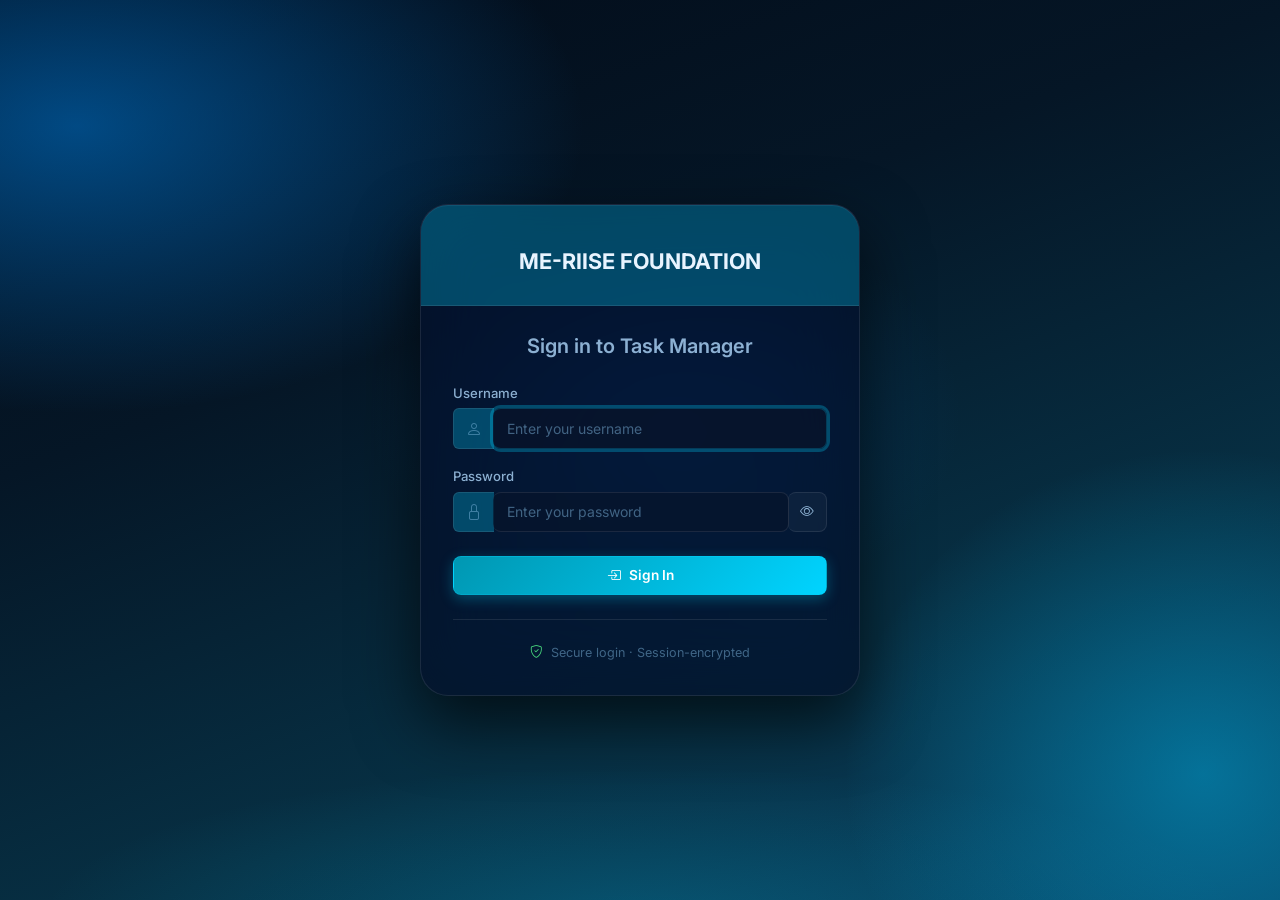
==== index.html @ da0c1b8b "Initial commit" ====
<!DOCTYPE html>
<html lang="en">
<head>
<meta charset="UTF-8">
<meta name="viewport" content="width=device-width, initial-scale=1.0">
<title>Login — ME-RIISE FOUNDATION</title>
<link href="https://cdn.jsdelivr.net/npm/bootstrap@5.3.2/dist/css/bootstrap.min.css" rel="stylesheet">
<link href="https://cdn.jsdelivr.net/npm/bootstrap-icons@1.11.3/font/bootstrap-icons.css" rel="stylesheet">
<link href="https://fonts.googleapis.com/css2?family=Inter:wght@300;400;500;600;700&display=swap" rel="stylesheet">
<link href="assets/css/style.css" rel="stylesheet">
</head>
<body>
<div class="auth-page">
  <div class="auth-card">

    <div class="auth-header">
      <!-- Place the provided login logo at assets/images/logo-login.png -->
      <!-- <img src="assets/images/logo-login.png" alt="ME-RIISE FOUNDATION" class="auth-logo" onerror="this.onerror=null;this.src='assets/images/logo.svg';"> -->
      <div class="auth-title">ME-RIISE FOUNDATION</div>
      <!-- <div class="auth-sub">Malnad College of Engineering</div> -->
    </div>

    <div class="auth-body">
      <h5 class="fw-600 mb-4 text-center" style="color:var(--t2)">Sign in to Task Manager</h5>

      <div id="alertArea"></div>

      <div class="mb-3">
        <label class="form-label">Username</label>
        <div class="input-group">
          <span class="input-group-text"><i class="bi bi-person"></i></span>
          <input type="text" class="form-control" id="username" placeholder="Enter your username" required autofocus>
        </div>
      </div>

      <div class="mb-4">
        <label class="form-label">Password</label>
        <div class="input-group">
          <span class="input-group-text"><i class="bi bi-lock"></i></span>
          <input type="password" class="form-control" id="password" placeholder="Enter your password" required>
          <button class="btn btn-outline-secondary" type="button" id="pwdToggle">
            <i class="bi bi-eye" id="pwdEye"></i>
          </button>
        </div>
      </div>

      <button type="button" class="btn btn-primary w-100 py-2 fw-600" id="loginBtn">
        <i class="bi bi-box-arrow-in-right me-2"></i>Sign In
      </button>

      <hr class="my-4">
      <div class="text-center small text-muted">
        <i class="bi bi-shield-check me-1" style="color:var(--c-success)"></i>
        Secure login · Session-encrypted
      </div>
    </div>

  </div>
</div>

<script src="https://cdn.jsdelivr.net/npm/bootstrap@5.3.2/dist/js/bootstrap.bundle.min.js"></script>
<script src="assets/js/app.js"></script>
<script>
  // Pull the shared dataset (users, etc.) from the server before any login
  const _ready = TBI.ready();

  // Redirect if already logged in
  if (Auth.isLoggedIn()) {
    window.location.href = Auth.isAdmin() ? 'admin/dashboard.html' : 'employee/dashboard.html';
  }

  document.getElementById('pwdToggle').addEventListener('click', () => {
    const f = document.getElementById('password');
    const e = document.getElementById('pwdEye');
    if (f.type === 'password') { f.type = 'text'; e.className = 'bi bi-eye-slash'; }
    else { f.type = 'password'; e.className = 'bi bi-eye'; }
  });

  async function doLogin() {
    const username = document.getElementById('username').value.trim();
    const password = document.getElementById('password').value;
    const area     = document.getElementById('alertArea');

    if (!username || !password) {
      area.innerHTML = `<div class="alert alert-danger py-2"><i class="bi bi-exclamation-circle me-1"></i>Please enter username and password.</div>`;
      return;
    }
    // Auth is server-side now, so login no longer waits for the full bootstrap.
    if (await Auth.login(username, password)) {
      window.location.href = Auth.isAdmin() ? 'admin/dashboard.html' : 'employee/dashboard.html';
    } else {
      area.innerHTML = `<div class="alert alert-danger py-2"><i class="bi bi-exclamation-circle me-1"></i>Invalid username or password.</div>`;
    }
  }

  document.getElementById('loginBtn').addEventListener('click', doLogin);
  document.getElementById('password').addEventListener('keydown', e => { if (e.key === 'Enter') doLogin(); });
  document.getElementById('username').addEventListener('keydown', e => { if (e.key === 'Enter') document.getElementById('password').focus(); });
</script>
</body>
</html>
---- assets/css/style.css ----
/* ============================================================
   ME-RIISE FOUNDATION Task Manager — Glassmorphism Design System
   iOS / macOS-inspired dark glass aesthetic
   ============================================================ */

/* ── Design Tokens ──────────────────────────────────────────── */
:root {
  --sidebar-w:   240px;
  --topbar-h:    64px;

  /* Glass layers */
  --glass-1:     rgba(5, 15, 35, 0.65);
  --glass-2:     rgba(8, 22, 46, 0.55);
  --glass-3:     rgba(12, 28, 55, 0.42);
  --glass-bd:    rgba(255, 255, 255, 0.09);
  --glass-bd2:   rgba(0, 210, 255, 0.22);
  --blur-lg:     blur(28px) saturate(180%);
  --blur-md:     blur(18px) saturate(160%);
  --blur-sm:     blur(10px) saturate(140%);

  /* Accent palette */
  --accent:      #00d4ff;
  --accent-dk:   #0097b2;
  --accent-glow: rgba(0, 212, 255, 0.28);

  /* Text */
  --t1: #e8f4ff;
  --t2: rgba(180, 220, 255, 0.78);
  --t3: rgba(130, 185, 225, 0.48);

  /* Status colours */
  --c-success: #4ade80;
  --c-warning: #facc15;
  --c-danger:  #f87171;
  --c-info:    #38bdf8;
  --c-primary: #60a5fa;
  --c-purple:  #a78bfa;

  /* Radii */
  --r1: 8px;  --r2: 14px;  --r3: 20px;  --r4: 28px;

  /* Transitions */
  --ease:     200ms ease;
  --ease-out: 350ms cubic-bezier(.4, 0, .2, 1);
}

/* ── Theme: Ocean (Default) ───────────────────────────────────── */
[data-theme="ocean"], :root {
  --theme-primary:   #00d4ff;
  --theme-primary-dark: #0097b2;
  --theme-primary-light: #4dd9ff;
  --theme-glow:      rgba(0, 212, 255, 0.28);
  --theme-bg-light:  rgba(0, 150, 200, 0.08);
  --theme-border:    rgba(0, 210, 255, 0.22);
  --accent:          #00d4ff;
  --accent-dk:       #0097b2;
  --accent-glow:     rgba(0, 212, 255, 0.28);
  --glass-bd2:       rgba(0, 210, 255, 0.22);
  --theme-font:      'Inter', -apple-system, BlinkMacSystemFont, sans-serif;
}

/* ── Theme: Forest ──────────────────────────────────────────── */
[data-theme="forest"] {
  --theme-primary:   #10b981;
  --theme-primary-dark: #059669;
  --theme-primary-light: #34d399;
  --theme-glow:      rgba(16, 185, 129, 0.28);
  --theme-bg-light:  rgba(16, 185, 129, 0.08);
  --theme-border:    rgba(16, 185, 129, 0.22);
  --accent:          #10b981;
  --accent-dk:       #059669;
  --accent-glow:     rgba(16, 185, 129, 0.28);
  --glass-bd2:       rgba(16, 185, 129, 0.22);
  --theme-font:      'Segoe UI', Tahoma, Geneva, Verdana, sans-serif;
}

/* ── Theme: Sunset ──────────────────────────────────────────── */
[data-theme="sunset"] {
  --theme-primary:   #f97316;
  --theme-primary-dark: #dc2626;
  --theme-primary-light: #fb923c;
  --theme-glow:      rgba(249, 115, 22, 0.28);
  --theme-bg-light:  rgba(249, 115, 22, 0.08);
  --theme-border:    rgba(249, 115, 22, 0.22);
  --accent:          #f97316;
  --accent-dk:       #dc2626;
  --accent-glow:     rgba(249, 115, 22, 0.28);
  --glass-bd2:       rgba(249, 115, 22, 0.22);
  --theme-font:      'Georgia', serif;
}

/* ── Theme: Purple ──────────────────────────────────────────── */
[data-theme="purple"] {
  --theme-primary:   #a78bfa;
  --theme-primary-dark: #8b5cf6;
  --theme-primary-light: #c4b5fd;
  --theme-glow:      rgba(167, 139, 250, 0.28);
  --theme-bg-light:  rgba(167, 139, 250, 0.08);
  --theme-border:    rgba(167, 139, 250, 0.22);
  --accent:          #a78bfa;
  --accent-dk:       #8b5cf6;
  --accent-glow:     rgba(167, 139, 250, 0.28);
  --glass-bd2:       rgba(167, 139, 250, 0.22);
  --theme-font:      'Trebuchet MS', sans-serif;
}

/* ── Theme: Rose ────────────────────────────────────────────── */
[data-theme="rose"] {
  --theme-primary:   #ec4899;
  --theme-primary-dark: #be185d;
  --theme-primary-light: #f472b6;
  --theme-glow:      rgba(236, 72, 153, 0.28);
  --theme-bg-light:  rgba(236, 72, 153, 0.08);
  --theme-border:    rgba(236, 72, 153, 0.22);
  --accent:          #ec4899;
  --accent-dk:       #be185d;
  --accent-glow:     rgba(236, 72, 153, 0.28);
  --glass-bd2:       rgba(236, 72, 153, 0.22);
  --theme-font:      'Palatino Linotype', serif;
}

/* ── Theme: Black ────────────────────────────────────────────── */
[data-theme="black"] {
  --theme-primary:   #ffffff;
  --theme-primary-dark: #e5e5e5;
  --theme-primary-light: #ffffff;
  --theme-glow:      rgba(255, 255, 255, 0.15);
  --theme-bg-light:  rgba(255, 255, 255, 0.08);
  --theme-border:    rgba(255, 255, 255, 0.15);
  --accent:          #ffffff;
  --accent-dk:       #e5e5e5;
  --accent-glow:     rgba(255, 255, 255, 0.15);
  --glass-bd2:       rgba(255, 255, 255, 0.15);
  --theme-font:      'Arial', sans-serif;
}

/* ── Theme: White ────────────────────────────────────────────── */
[data-theme="white"] {
  --theme-primary:   #1a1a1a;
  --theme-primary-dark: #333333;
  --theme-primary-light: #4a4a4a;
  --theme-glow:      rgba(26, 26, 26, 0.12);
  --theme-bg-light:  rgba(26, 26, 26, 0.05);
  --theme-border:    rgba(26, 26, 26, 0.15);
  --accent:          #1a1a1a;
  --accent-dk:       #333333;
  --accent-glow:     rgba(26, 26, 26, 0.12);
  --glass-bd2:       rgba(26, 26, 26, 0.15);
  --theme-font:      'Verdana', sans-serif;
}

/* ── Theme Body Overrides ───────────────────────────────────── */
[data-theme="black"] body {
  background: #000000 !important;
  color: #ffffff !important;
}

[data-theme="black"] body::before {
  background: #000000 !important;
}

[data-theme="black"] {
  --t1: #ffffff;
  --t2: rgba(220, 220, 220, 0.85);
  --t3: rgba(180, 180, 180, 0.65);
  --glass-1: #161616;
  --glass-2: #1c1c1c;
  --glass-3: #222222;
  --glass-bd: rgba(255, 255, 255, 0.12);
}

[data-theme="white"] body {
  background: #ffffff !important;
  color: #1a1a1a !important;
}

[data-theme="white"] body::before {
  background: #f5f5f5 !important;
}

[data-theme="white"] {
  --t1: #1a1a1a;
  --t2: rgba(50, 50, 50, 0.85);
  --t3: rgba(100, 100, 100, 0.65);
  --glass-1: #ffffff;
  --glass-2: #fafafa;
  --glass-3: #f2f2f2;
  --glass-bd: rgba(0, 0, 0, 0.12);
}

/* ── Black Theme Button Fixes ────────────────────────────────── */
[data-theme="black"] .btn-primary,
[data-theme="black"] .btn-primary:hover,
[data-theme="black"] .btn-primary:focus {
  background: linear-gradient(135deg, #333333, #555555) !important;
  color: #ffffff !important;
}

[data-theme="black"] .btn-outline-primary,
[data-theme="black"] .btn-outline-success {
  border-color: #ffffff !important;
  color: #ffffff !important;
  background: rgba(255,255,255,.08) !important;
}

[data-theme="black"] .btn-outline-primary:hover,
[data-theme="black"] .btn-outline-success:hover {
  background: rgba(255,255,255,.15) !important;
  color: #ffffff !important;
}

[data-theme="black"] .btn-outline-secondary {
  color: #ffffff !important;
  border-color: #444444 !important;
}

[data-theme="black"] .btn-outline-secondary:hover {
  background: rgba(255,255,255,.1) !important;
  color: #ffffff !important;
}

[data-theme="black"] .btn {
  color: #ffffff !important;
}

/* ── White Theme Button Fixes ────────────────────────────────── */
[data-theme="white"] .btn-primary,
[data-theme="white"] .btn-primary:hover,
[data-theme="white"] .btn-primary:focus {
  background: linear-gradient(135deg, #333333, #555555) !important;
  color: #ffffff !important;
}

[data-theme="white"] .btn-outline-primary,
[data-theme="white"] .btn-outline-success {
  border-color: #333333 !important;
  color: #1a1a1a !important;
  background: rgba(26,26,26,.06) !important;
}

[data-theme="white"] .btn-outline-primary:hover,
[data-theme="white"] .btn-outline-success:hover {
  background: rgba(26,26,26,.12) !important;
  color: #1a1a1a !important;
}

[data-theme="white"] .btn-outline-secondary {
  color: #1a1a1a !important;
  border-color: #cccccc !important;
}

[data-theme="white"] .btn-outline-secondary:hover {
  background: rgba(26,26,26,.08) !important;
  color: #1a1a1a !important;
}

[data-theme="white"] .btn {
  color: #ffffff !important;
}

/* ── Black Theme Form Fixes ──────────────────────────────────── */
[data-theme="black"] .form-control,
[data-theme="black"] .form-select {
  background: rgba(255,255,255,.08) !important;
  border-color: #444444 !important;
  color: #ffffff !important;
}

[data-theme="black"] .form-control:focus,
[data-theme="black"] .form-select:focus {
  background: rgba(255,255,255,.12) !important;
  border-color: #ffffff !important;
  color: #ffffff !important;
}

[data-theme="black"] .form-label {
  color: #ffffff !important;
}

[data-theme="black"] .form-check-input:checked {
  background-color: #ffffff !important;
  border-color: #ffffff !important;
}

[data-theme="black"] .dropdown-menu {
  background: #1c1c1c !important;
  backdrop-filter: none !important; -webkit-backdrop-filter: none !important;
  border-color: #444444 !important;
}

[data-theme="black"] .dropdown-item {
  color: #ffffff !important;
}

/* ── White Theme Form Fixes ──────────────────────────────────── */
[data-theme="white"] .form-control,
[data-theme="white"] .form-select {
  background: rgba(26,26,26,.06) !important;
  border-color: #cccccc !important;
  color: #1a1a1a !important;
}

[data-theme="white"] .form-control:focus,
[data-theme="white"] .form-select:focus {
  background: rgba(26,26,26,.08) !important;
  border-color: #333333 !important;
  color: #1a1a1a !important;
}

[data-theme="white"] .form-label {
  color: #1a1a1a !important;
}

[data-theme="white"] .form-check-input:checked {
  background-color: #333333 !important;
  border-color: #333333 !important;
}

[data-theme="white"] .dropdown-menu {
  background: #ffffff !important;
  backdrop-filter: none !important; -webkit-backdrop-filter: none !important;
  border-color: #cccccc !important;
  box-shadow: 0 10px 36px rgba(0,0,0,.18) !important;
}

[data-theme="white"] .dropdown-item {
  color: #1a1a1a !important;
}

/* ── Black Theme Sidebar & Header ────────────────────────────── */
[data-theme="black"] .tbi-sidebar {
  background: #1a1a1a !important;
  border-right-color: #333333 !important;
}

[data-theme="black"] .sidebar-nav a {
  color: #ffffff !important;
}

[data-theme="black"] .sidebar-nav a.active {
  background: rgba(255,255,255,.15) !important;
  color: #ffffff !important;
  box-shadow: inset 3px 0 0 #ffffff !important;
}

[data-theme="black"] .tbi-topbar {
  background: rgba(0,0,0,.95) !important;
  border-bottom-color: #333333 !important;
}

[data-theme="black"] .topbar-title {
  color: #ffffff !important;
}

[data-theme="black"] .notif-btn {
  background: rgba(255,255,255,.08) !important;
  color: #ffffff !important;
  border-color: #444444 !important;
}

[data-theme="black"] .card {
  background: #161616 !important;
  border-color: #333333 !important;
}

[data-theme="black"] .card-header {
  background: #1e1e1e !important;
  border-color: #333333 !important;
}

/* ── White Theme Sidebar & Header ────────────────────────────── */
[data-theme="white"] .tbi-sidebar {
  background: #f5f5f5 !important;
  border-right-color: #dddddd !important;
}

[data-theme="white"] .sidebar-nav a {
  color: #1a1a1a !important;
}

[data-theme="white"] .sidebar-nav a.active {
  background: rgba(26,26,26,.12) !important;
  color: #1a1a1a !important;
  box-shadow: inset 3px 0 0 #333333 !important;
}

[data-theme="white"] .tbi-topbar {
  background: #ffffff !important;
  border-bottom-color: #dddddd !important;
}

[data-theme="white"] .topbar-title {
  color: #1a1a1a !important;
}

[data-theme="white"] .notif-btn {
  background: rgba(26,26,26,.06) !important;
  color: #1a1a1a !important;
  border-color: #cccccc !important;
}

[data-theme="white"] .card {
  background: #ffffff !important;
  border-color: #dddddd !important;
}

[data-theme="white"] .card-header {
  background: #f9f9f9 !important;
  border-color: #dddddd !important;
}

/* ── Black Theme Tables & Text ───────────────────────────────── */
[data-theme="black"] .table {
  color: #ffffff !important;
}

[data-theme="black"] .table td,
[data-theme="black"] .table th {
  color: #ffffff !important;
  border-color: #333333 !important;
}

[data-theme="black"] .table-hover tbody tr:hover {
  background: rgba(255,255,255,.08) !important;
}

[data-theme="black"] .badge.bg-primary {
  background: #333333 !important;
  color: #ffffff !important;
}

[data-theme="black"] .alert {
  background: rgba(255,255,255,.08) !important;
  border-color: #444444 !important;
  color: #ffffff !important;
}

/* ── White Theme Tables & Text ───────────────────────────────── */
[data-theme="white"] .table {
  color: #1a1a1a !important;
}

[data-theme="white"] .table td,
[data-theme="white"] .table th {
  color: #1a1a1a !important;
  border-color: #dddddd !important;
}

[data-theme="white"] .table-hover tbody tr:hover {
  background: rgba(26,26,26,.05) !important;
}

[data-theme="white"] .badge.bg-primary {
  background: #333333 !important;
  color: #ffffff !important;
}

/* White theme: solid readable status badges */
[data-theme="white"] .badge.bg-success { background: #16a34a !important; color: #fff !important; border-color: #16a34a !important; }
[data-theme="white"] .badge.bg-warning { background: #d97706 !important; color: #fff !important; border-color: #d97706 !important; }
[data-theme="white"] .badge.bg-danger  { background: #dc2626 !important; color: #fff !important; border-color: #dc2626 !important; }
[data-theme="white"] .badge.bg-info    { background: #0891b2 !important; color: #fff !important; border-color: #0891b2 !important; }
[data-theme="white"] .badge.bg-secondary { background: #6b7280 !important; color: #fff !important; border-color: #6b7280 !important; }

[data-theme="white"] .alert {
  background: rgba(26,26,26,.05) !important;
  border-color: #cccccc !important;
  color: #1a1a1a !important;
}

/* ── Black Theme Modals, Text & Misc ─────────────────────────── */
[data-theme="black"] .modal-content {
  background: #161616 !important;
  border-color: #333333 !important;
  color: #ffffff !important;
}

[data-theme="black"] .text-primary,
[data-theme="black"] .text-info { color: #ffffff !important; }

[data-theme="black"] .text-muted,
[data-theme="black"] small { color: rgba(180,180,180,0.75) !important; }

[data-theme="black"] .sidebar-user .su-name,
[data-theme="black"] .sidebar-brand .sb-title { color: #ffffff !important; }

[data-theme="black"] .btn-close { filter: invert(1) opacity(.7); }

/* ── White Theme Modals, Text & Misc ─────────────────────────── */
[data-theme="white"] .modal-content {
  background: #ffffff !important;
  border-color: #dddddd !important;
  color: #1a1a1a !important;
}

[data-theme="white"] .text-primary,
[data-theme="white"] .text-info { color: #333333 !important; }

[data-theme="white"] .text-muted,
[data-theme="white"] small { color: rgba(100,100,100,0.85) !important; }

/* White theme: darker, readable status colors */
[data-theme="white"] .text-success { color: #15803d !important; }
[data-theme="white"] .text-warning { color: #b45309 !important; }
[data-theme="white"] .text-danger  { color: #b91c1c !important; }
[data-theme="white"] .text-purple  { color: #6d28d9 !important; }
[data-theme="white"] .emp-stat-val,
[data-theme="white"] .emp-name { color: #1a1a1a !important; }
[data-theme="white"] .emp-stat-lbl,
[data-theme="white"] .emp-desig { color: #666666 !important; }

[data-theme="white"] .sidebar-user .su-name,
[data-theme="white"] .sidebar-brand .sb-title { color: #1a1a1a !important; }

[data-theme="white"] .modal-title { color: #1a1a1a !important; }

[data-theme="white"] .btn-close { filter: invert(0) opacity(.6); }

[data-theme="white"] .input-group-text { background: #f0f0f0 !important; color: #555555 !important; }

[data-theme="white"] code { background: rgba(26,26,26,.08) !important; color: #333333 !important; }

/* ── Reset ───────────────────────────────────────────────────── */
*, *::before, *::after { box-sizing: border-box; }

/* ── Body & Background ──────────────────────────────────────── */
html, body { height: 100%; margin: 0; }

body {
  font-family: var(--theme-font);
  font-size: .9rem;
  color: var(--t1);
  background: #020b18;
  overflow-x: hidden;
  min-height: 100vh;
}

/* Fixed ocean-gradient background with soft colour orbs */
body::before {
  content: '';
  position: fixed;
  inset: 0;
  z-index: 0;
  pointer-events: none;
  background:
    radial-gradient(ellipse 72% 58% at  6% 14%, rgba(0, 110, 195, 0.62) 0%, transparent 55%),
    radial-gradient(ellipse 56% 72% at 94% 86%, rgba(0, 165, 215, 0.52) 0%, transparent 50%),
    radial-gradient(ellipse 42% 42% at 52% 46%, rgba(0,  82, 155, 0.30) 0%, transparent 55%),
    radial-gradient(ellipse 78% 28% at 50% 102%,rgba(0, 185, 225, 0.22) 0%, transparent 60%),
    linear-gradient(160deg, #020b18 0%, #051626 35%, #073044 70%, #0a4060 100%);
}

/* All content above the fixed bg */
.tbi-wrapper, .tbi-sidebar, .tbi-main-wrap,
.tbi-topbar, .tbi-content, .auth-page { position: relative; z-index: 1; }

/* ── Layout ─────────────────────────────────────────────────── */
.tbi-wrapper { display: flex; min-height: 100vh; }

/* ── Sidebar ─────────────────────────────────────────────────── */
.tbi-sidebar {
  width: var(--sidebar-w);
  min-height: 100vh;
  position: fixed;
  top: 0; left: 0;
  z-index: 200;
  display: flex;
  flex-direction: column;
  background: var(--glass-1);
  backdrop-filter: var(--blur-lg);
  -webkit-backdrop-filter: var(--blur-lg);
  border-right: 1px solid var(--glass-bd);
  transition: transform var(--ease-out);
  overflow: hidden;
}

/* Main wrap */
.tbi-main-wrap {
  flex: 1;
  margin-left: var(--sidebar-w);
  display: flex;
  flex-direction: column;
  min-width: 0;
}

/* Topbar */
.tbi-topbar {
  height: var(--topbar-h);
  position: sticky;
  top: 0;
  z-index: 100;
  display: flex;
  align-items: center;
  gap: .75rem;
  padding: 0 1.5rem;
  background: rgba(5, 16, 36, 0.60);
  backdrop-filter: var(--blur-md);
  -webkit-backdrop-filter: var(--blur-md);
  border-bottom: 1px solid var(--glass-bd);
  flex-shrink: 0;
}

/* Content */
.tbi-content { flex: 1; padding: 1.5rem 1.75rem 2rem; }

/* Mobile overlay */
.sidebar-overlay {
  display: none;
  position: fixed;
  inset: 0;
  z-index: 190;
  background: rgba(0, 0, 0, 0.65);
  backdrop-filter: blur(3px);
  -webkit-backdrop-filter: blur(3px);
}
.sidebar-overlay.active { display: block; }

/* ── Sidebar — Brand ─────────────────────────────────────────── */
.sidebar-brand {
  padding: 1.2rem 1.1rem 1rem;
  display: flex; align-items: center; gap: .75rem;
  border-bottom: 1px solid var(--glass-bd);
  text-decoration: none !important;
  color: var(--t1) !important;
  flex-shrink: 0;
}
.sidebar-brand img {
  width: 40px; height: 40px; object-fit: contain;
  filter: drop-shadow(0 0 10px rgba(0, 212, 255, 0.45));
  flex-shrink: 0;
}
.sidebar-brand .sb-title { font-size: .9rem; font-weight: 700; line-height: 1.2; color: var(--t1); }
.sidebar-brand .sb-sub   { font-size: .63rem; color: var(--t3); letter-spacing: .03em; }

/* ── Sidebar — Nav ───────────────────────────────────────────── */
.sidebar-nav { flex: 1; padding: .65rem; overflow-y: auto; overflow-x: hidden; }
.sidebar-section {
  font-size: .62rem; font-weight: 700; letter-spacing: .09em;
  text-transform: uppercase; color: var(--t3);
  padding: .7rem .85rem .2rem;
}
.sidebar-nav a {
  display: flex; align-items: center; gap: .7rem;
  padding: .6rem .9rem; border-radius: var(--r1);
  color: var(--t2); text-decoration: none !important;
  font-size: .855rem; font-weight: 500;
  transition: all var(--ease); margin-bottom: 2px;
  white-space: nowrap; overflow: hidden;
}
.sidebar-nav a i { font-size: 1rem; width: 1.1rem; text-align: center; color: var(--t3); transition: color var(--ease); flex-shrink: 0; }
.sidebar-nav a:hover { background: rgba(0,212,255,.10); color: var(--t1); }
.sidebar-nav a:hover i { color: var(--accent); }
.sidebar-nav a.active { background: var(--theme-glow); color: var(--theme-primary); box-shadow: inset 3px 0 0 var(--theme-primary); }
.sidebar-nav a.active i { color: var(--theme-primary); }
.sidebar-nav .nav-badge {
  margin-left: auto;
  background: rgba(248,113,113,.85); color: #fff;
  font-size: .62rem; font-weight: 700; border-radius: 10px; padding: .1rem .4rem; flex-shrink: 0;
}

/* ── Sidebar — User ──────────────────────────────────────────── */
.sidebar-user {
  padding: .8rem .9rem; border-top: 1px solid var(--glass-bd);
  display: flex; align-items: center; gap: .7rem; flex-shrink: 0;
}
.sidebar-user .su-avatar {
  width: 34px; height: 34px; border-radius: 50%;
  background: linear-gradient(135deg, var(--theme-primary-dark), var(--theme-primary));
  border: 1.5px solid var(--theme-border);
  display: flex; align-items: center; justify-content: center;
  font-weight: 700; font-size: .82rem; color: #fff; flex-shrink: 0;
}
.sidebar-user .su-info { flex: 1; min-width: 0; }
.sidebar-user .su-name { font-size: .78rem; font-weight: 600; color: var(--t1); white-space: nowrap; overflow: hidden; text-overflow: ellipsis; }
.sidebar-user .su-role { font-size: .62rem; color: var(--t3); white-space: nowrap; overflow: hidden; text-overflow: ellipsis; }
.sidebar-user .su-logout {
  width: 28px; height: 28px; border-radius: 7px;
  background: rgba(248,113,113,.10); border: 1px solid rgba(248,113,113,.18);
  color: #f87171; display: flex; align-items: center; justify-content: center;
  font-size: .88rem; text-decoration: none !important; transition: all var(--ease); flex-shrink: 0;
}
.sidebar-user .su-logout:hover { background: rgba(248,113,113,.22); color: #fca5a5; }

/* ── Topbar Content ──────────────────────────────────────────── */
.topbar-toggle {
  display: none;
  background: none; border: none; color: var(--t2);
  font-size: 1.2rem; padding: .3rem .45rem; cursor: pointer;
  border-radius: var(--r1); transition: all var(--ease); line-height: 1;
}
.topbar-toggle:hover { color: var(--t1); background: rgba(255,255,255,.07); }

.topbar-title { font-size: 1rem; font-weight: 700; color: var(--t1); flex: 1; white-space: nowrap; overflow: hidden; text-overflow: ellipsis; }
.topbar-actions { display: flex; align-items: center; gap: .4rem; }

/* Notification button */
.notif-btn {
  position: relative; width: 38px; height: 38px;
  border-radius: var(--r1); background: rgba(255,255,255,.04);
  border: 1px solid var(--glass-bd); color: var(--t2);
  display: flex; align-items: center; justify-content: center;
  font-size: 1rem; cursor: pointer; transition: all var(--ease);
  text-decoration: none !important;
}
.notif-btn:hover { background: rgba(0,212,255,.10); border-color: var(--glass-bd2); color: var(--accent); }
.notif-count {
  position: absolute; top: -2px; right: -2px;
  min-width: 16px; height: 16px; border-radius: 8px;
  background: var(--c-danger); border: 1.5px solid #020b18;
  font-size: .6rem; font-weight: 700; color: #fff;
  display: flex; align-items: center; justify-content: center;
  padding: 0 3px; line-height: 1;
}

/* Theme dot in dropdown */
.theme-dot {
  display: inline-block;
  width: 12px; height: 12px;
  border-radius: 50%;
  margin-right: 6px;
  vertical-align: middle;
}

/* Flash area */
.flash-area { padding: .75rem 1.75rem 0; }

/* ── Cards ───────────────────────────────────────────────────── */
.card {
  background: var(--glass-2) !important;
  backdrop-filter: var(--blur-md); -webkit-backdrop-filter: var(--blur-md);
  border: 1px solid var(--glass-bd) !important;
  border-radius: var(--r2) !important;
  box-shadow: 0 4px 24px rgba(0,0,0,.38) !important;
  color: var(--t1) !important;
}
.card-header {
  background: rgba(0,0,0,.22) !important; border-bottom: 1px solid var(--glass-bd) !important;
  color: var(--t1) !important; padding: .85rem 1.25rem !important; font-weight: 600;
  border-radius: calc(var(--r2) - 1px) calc(var(--r2) - 1px) 0 0 !important;
}
.card-body  { color: var(--t1) !important; }
.card-footer { background: rgba(0,0,0,.15) !important; border-top: 1px solid var(--glass-bd) !important; color: var(--t2) !important; }

/* backdrop-filter gives every card its own stacking context, so a later card
   paints over dropdowns opened inside an earlier one — lift the card that
   currently has an open dropdown above its siblings */
.card:has(.dropdown-menu.show) { position: relative; z-index: 1055; }

/* ── Stat Cards ──────────────────────────────────────────────── */
.stat-card {
  background: var(--glass-2); backdrop-filter: var(--blur-md); -webkit-backdrop-filter: var(--blur-md);
  border: 1px solid var(--glass-bd); border-radius: var(--r2);
  padding: 1.1rem 1rem; box-shadow: 0 4px 20px rgba(0,0,0,.32);
  transition: transform var(--ease), box-shadow var(--ease);
  position: relative; overflow: hidden;
}
.stat-card::after {
  content: ''; position: absolute; top: 0; left: 0; right: 0; height: 2px;
  background: linear-gradient(90deg, transparent, var(--accent), transparent);
  opacity: 0; transition: opacity var(--ease);
}
.stat-card:hover { transform: translateY(-3px); box-shadow: 0 10px 34px rgba(0,0,0,.45), 0 0 0 1px var(--glass-bd2); }
.stat-card:hover::after { opacity: 1; }
.stat-card.border-start { border-left-width: 3px !important; }
.stat-card.border-primary { border-left-color: var(--c-primary) !important; }
.stat-card.border-success { border-left-color: var(--c-success) !important; }
.stat-card.border-warning { border-left-color: var(--c-warning) !important; }
.stat-card.border-danger  { border-left-color: var(--c-danger)  !important; }
.stat-card.border-info    { border-left-color: var(--c-info)    !important; }
.stat-icon { font-size: 1.4rem; margin-bottom: .3rem; line-height: 1; }
.stat-val  { font-size: 1.85rem; font-weight: 700; line-height: 1; color: var(--t1); }
.stat-lbl  { font-size: .68rem; font-weight: 600; text-transform: uppercase; letter-spacing: .06em; color: var(--t3); margin-top: .18rem; }

/* ── Employee Cards ──────────────────────────────────────────── */
.emp-card {
  background: var(--glass-2); backdrop-filter: var(--blur-md); -webkit-backdrop-filter: var(--blur-md);
  border: 1px solid var(--glass-bd); border-radius: var(--r3); padding: 1.2rem;
  box-shadow: 0 4px 20px rgba(0,0,0,.30);
  transition: transform var(--ease), box-shadow var(--ease), border-color var(--ease);
  display: block; text-decoration: none !important; color: var(--t1) !important; height: 100%;
}
.emp-card:hover { transform: translateY(-4px); box-shadow: 0 14px 42px rgba(0,0,0,.48), 0 0 0 1px var(--glass-bd2); border-color: var(--glass-bd2); }
.emp-card-header { display: flex; align-items: center; gap: .8rem; margin-bottom: .7rem; }
.emp-avatar { width: 50px; height: 50px; border-radius: 50%; object-fit: cover; border: 2px solid var(--glass-bd2); flex-shrink: 0; }
.emp-avatar-initials {
  width: 50px; height: 50px; border-radius: 50%;
  background: linear-gradient(135deg, var(--theme-primary-dark), var(--theme-primary));
  border: 2px solid var(--theme-border);
  display: flex; align-items: center; justify-content: center;
  font-weight: 700; font-size: .95rem; color: #fff;
  flex-shrink: 0; box-shadow: 0 0 14px var(--theme-glow);
}
.emp-name { font-size: .88rem; font-weight: 700; color: var(--t1); }
.emp-desig { font-size: .72rem; color: var(--t3); margin-top: 1px; }
.emp-stat-val { font-size: 1.1rem; font-weight: 700; color: var(--t1); }
.emp-stat-lbl { font-size: .62rem; color: var(--t3); text-transform: uppercase; letter-spacing: .04em; }
.emp-card-footer { margin-top: .7rem; padding-top: .7rem; border-top: 1px solid var(--glass-bd); font-size: .72rem; color: var(--t3); }

/* ── Typography ──────────────────────────────────────────────── */
.fw-300 { font-weight: 300 !important; } .fw-400 { font-weight: 400 !important; }
.fw-500 { font-weight: 500 !important; } .fw-600 { font-weight: 600 !important; }
.fw-700 { font-weight: 700 !important; }
h1,h2,h3,h4,h5,h6 { color: var(--t1); }
.text-muted   { color: var(--t3) !important; }
.text-primary { color: var(--c-primary) !important; }
.text-success { color: var(--c-success) !important; }
.text-warning { color: var(--c-warning) !important; }
.text-danger  { color: var(--c-danger)  !important; }
.text-info    { color: var(--c-info)    !important; }
.text-purple  { color: var(--c-purple)  !important; }
.text-reset   { color: inherit !important; }
small { color: var(--t3); }

/* ── Buttons ─────────────────────────────────────────────────── */
.btn { border-radius: var(--r1) !important; font-weight: 500; transition: all var(--ease); font-size: .855rem; }
.btn-primary {
  background: linear-gradient(135deg, var(--theme-primary-dark), var(--theme-primary)) !important;
  border-color: var(--theme-glow) !important; color: #fff !important;
  box-shadow: 0 4px 14px var(--theme-glow);
}
.btn-primary:hover, .btn-primary:focus {
  background: linear-gradient(135deg, var(--theme-primary), var(--theme-primary-light)) !important;
  box-shadow: 0 6px 22px var(--theme-glow); transform: translateY(-1px); color: #fff !important;
}
.btn-success {
  background: linear-gradient(135deg, #14602e, #3db867) !important;
  border-color: rgba(74,222,128,.28) !important; color: #fff !important;
  box-shadow: 0 4px 14px rgba(74,222,128,.22);
}
.btn-success:hover { box-shadow: 0 6px 22px rgba(74,222,128,.32); transform: translateY(-1px); color: #fff !important; }
.btn-danger {
  background: linear-gradient(135deg, #8c1a1a, #e05555) !important;
  border-color: rgba(248,113,113,.28) !important; color: #fff !important;
  box-shadow: 0 4px 14px rgba(248,113,113,.22);
}
.btn-danger:hover { box-shadow: 0 6px 22px rgba(248,113,113,.32); transform: translateY(-1px); color: #fff !important; }
.btn-warning {
  background: linear-gradient(135deg, #8c6000, #daa900) !important;
  border-color: rgba(250,204,21,.28) !important; color: #0a0a0a !important;
  box-shadow: 0 4px 14px rgba(250,204,21,.18);
}
.btn-outline-primary  { background: var(--theme-bg-light) !important; border-color: var(--theme-border) !important; color: var(--theme-primary-light) !important; }
.btn-outline-primary:hover { background: var(--theme-glow) !important; color: var(--theme-primary-light) !important; }
.btn-outline-secondary { background: rgba(255,255,255,.04) !important; border-color: var(--glass-bd) !important; color: var(--t2) !important; }
.btn-outline-secondary:hover { background: var(--theme-bg-light) !important; color: var(--theme-primary-light) !important; border-color: var(--theme-border) !important; }
.btn-outline-success { border-color: var(--theme-primary) !important; color: var(--theme-primary) !important; background: var(--theme-bg-light) !important; }
.btn-outline-success:hover { background: var(--theme-glow) !important; color: var(--theme-primary-light) !important; }
.btn-outline-danger { border-color: var(--c-danger) !important; color: var(--c-danger) !important; }
.btn-outline-danger:hover { background: rgba(248,113,113,.16) !important; }
.btn-outline-success { background: rgba(74,222,128,.06) !important; border-color: rgba(74,222,128,.28) !important; color: var(--c-success) !important; }
.btn-outline-success:hover { background: rgba(74,222,128,.14) !important; }
.btn-outline-danger  { background: rgba(248,113,113,.06) !important; border-color: rgba(248,113,113,.28) !important; color: var(--c-danger) !important; }
.btn-outline-danger:hover  { background: rgba(248,113,113,.14) !important; }
.btn-outline-warning { background: rgba(250,204,21,.06) !important; border-color: rgba(250,204,21,.28) !important; color: var(--c-warning) !important; }
.btn-outline-warning:hover { background: rgba(250,204,21,.14) !important; }
.btn-outline-light { background: rgba(255,255,255,.06) !important; border-color: rgba(255,255,255,.18) !important; color: var(--t1) !important; }
.btn-outline-light:hover { background: rgba(255,255,255,.12) !important; }
.btn-xs { padding: .2rem .44rem !important; font-size: .74rem !important; border-radius: 6px !important; }
.btn-sm { font-size: .81rem !important; }

/* ── Forms ───────────────────────────────────────────────────── */
.form-control, .form-select {
  background: rgba(8,20,42,.62) !important; border: 1px solid var(--glass-bd) !important;
  color: var(--t1) !important; border-radius: var(--r1) !important;
  padding: .55rem .85rem !important; font-size: .875rem;
  transition: border-color var(--ease), box-shadow var(--ease);
}
.form-control::placeholder { color: var(--t3) !important; opacity: 1; }
.form-control:focus, .form-select:focus {
  background: rgba(8,20,42,.78) !important; border-color: var(--theme-border) !important;
  box-shadow: 0 0 0 3px var(--theme-glow) !important; color: var(--t1) !important;
}
.form-control:hover, .form-select:hover { border-color: rgba(255,255,255,.16) !important; }
.form-select {
  background-image: url("data:image/svg+xml,%3csvg xmlns='http://www.w3.org/2000/svg' viewBox='0 0 16 16'%3e%3cpath fill='none' stroke='%2300d4ff' stroke-linecap='round' stroke-linejoin='round' stroke-width='2' d='m2 5 6 6 6-6'/%3e%3c/svg%3e") !important;
  background-repeat: no-repeat !important;
  background-position: right .75rem center !important;
  background-size: 16px 12px !important;
  padding-right: 2.5rem !important;
}
.form-label { color: var(--t2) !important; font-size: .82rem !important; font-weight: 500 !important; margin-bottom: .3rem !important; }
.form-text  { color: var(--t3) !important; font-size: .74rem !important; }
.form-check-input { background-color: rgba(15,35,65,.7) !important; border-color: var(--glass-bd) !important; }
.form-check-input:checked { background-color: var(--theme-primary-dark) !important; border-color: var(--theme-primary) !important; }
.form-check-label { color: var(--t2) !important; font-size: .855rem; }
.input-group-text { background: rgba(8,20,42,.55) !important; border: 1px solid var(--glass-bd) !important; color: var(--t3) !important; }
.form-control-sm, .form-select-sm { padding: .35rem .65rem !important; font-size: .82rem !important; }

/* ── Tables ──────────────────────────────────────────────────── */
.table {
  color: var(--t2) !important; --bs-table-color: var(--t2); --bs-table-bg: transparent;
  --bs-table-border-color: rgba(255,255,255,.07); margin-bottom: 0 !important;
}
.table > :not(caption) > * > * {
  background-color: transparent !important; border-bottom-color: rgba(255,255,255,.06) !important;
  color: var(--t2); padding: .65rem .85rem !important;
}
.table-hover > tbody > tr:hover > * { background-color: rgba(0,212,255,.05) !important; color: var(--t1); }
.table-light { --bs-table-bg: rgba(0,0,0,.25) !important; }
.table-light > * > * {
  background: rgba(0,0,0,.25) !important; color: var(--t3) !important;
  font-size: .72rem !important; font-weight: 700 !important;
  text-transform: uppercase; letter-spacing: .05em; border-bottom-color: var(--glass-bd) !important;
}
.task-group-header > * { background: var(--theme-bg-light) !important; color: var(--t1) !important; border-top: 2px solid var(--theme-border) !important; }
.task-group-header i { color: var(--theme-primary) !important; }
.table-danger { --bs-table-bg: rgba(251,146,60,.16) !important; }
.table-danger > * { background-color: rgba(251,146,60,.14) !important; box-shadow: inset 3px 0 0 rgba(249,115,22,.55); }
.table-danger > *:not(:first-child) { box-shadow: none; }
.table-primary { --bs-table-bg: rgba(0,120,160,.18) !important; }
.table-primary > * { background: rgba(0,120,160,.18) !important; }
.table-primary > * > * { color: var(--accent) !important; }
.table-responsive { border-radius: 0 0 var(--r2) var(--r2); overflow: hidden; }
/* Let row-level dropdowns (e.g. Status) escape the table instead of being clipped */
.table-responsive:has(.dropdown-menu.show) { overflow: visible; }
.card-body:has(.dropdown-menu.show) { overflow: visible; }
.table-bordered td, .table-bordered th { border-color: rgba(255,255,255,.07) !important; }

/* ── Badges ──────────────────────────────────────────────────── */
.badge { font-size: .68rem; font-weight: 600; letter-spacing: .02em; padding: .28em .58em; border-radius: 6px; border: 1px solid transparent; }
.bg-primary   { background: var(--theme-glow) !important; color: var(--theme-primary-light) !important; border-color: var(--theme-border) !important; }
.bg-success   { background: rgba(74,222,128,.14)   !important; color: #86efac  !important; border-color: rgba(74,222,128,.24)  !important; }
.bg-warning   { background: rgba(250,204,21,.16)   !important; color: #fde047  !important; border-color: rgba(250,204,21,.26)  !important; }
.bg-danger    { background: rgba(248,113,113,.16)  !important; color: #fca5a5  !important; border-color: rgba(248,113,113,.26) !important; }
.bg-info      { background: var(--theme-bg-light) !important; color: var(--theme-primary-light) !important; border-color: var(--theme-border) !important; }
.bg-secondary { background: rgba(255,255,255,.09)  !important; color: var(--t2)!important; border-color: var(--glass-bd)       !important; }
.bg-dark      { background: rgba(0,0,0,.40)        !important; color: var(--t2)!important; }
.bg-light     { background: rgba(255,255,255,.08)  !important; color: var(--t1)!important; }
.bg-white     { background: var(--theme-primary)   !important; color: #002a3a  !important; }
.bg-opacity-10.bg-danger { background: rgba(248,113,113,.09) !important; }
.badge.rounded-pill { border-radius: 20px !important; }

/* ── Alerts ──────────────────────────────────────────────────── */
.alert { border-radius: var(--r2) !important; backdrop-filter: var(--blur-sm); -webkit-backdrop-filter: var(--blur-sm); border: 1px solid !important; }
.alert-success { background: rgba(74,222,128,.09)  !important; border-color: rgba(74,222,128,.22)  !important; color: #86efac !important; }
.alert-danger  { background: rgba(248,113,113,.09) !important; border-color: rgba(248,113,113,.22) !important; color: #fca5a5 !important; }
.alert-warning { background: rgba(250,204,21,.09)  !important; border-color: rgba(250,204,21,.22)  !important; color: #fde047 !important; }
.alert-info    { background: rgba(56,189,248,.09)  !important; border-color: rgba(56,189,248,.22)  !important; color: #7dd3fc !important; }
.alert-primary { background: rgba(96,165,250,.09)  !important; border-color: rgba(96,165,250,.22)  !important; color: #93c5fd !important; }
.alert-light   { background: rgba(255,255,255,.05) !important; border-color: var(--glass-bd)       !important; color: var(--t2) !important; }
.alert-link { color: inherit !important; text-decoration: underline; }
.btn-close { filter: invert(1) opacity(.55); }
.btn-close:hover { filter: invert(1) opacity(.9); }

/* ── Modals ──────────────────────────────────────────────────── */
.modal-content {
  background: rgba(5,16,38,.88) !important; backdrop-filter: var(--blur-lg); -webkit-backdrop-filter: var(--blur-lg);
  border: 1px solid var(--glass-bd) !important; border-radius: var(--r3) !important;
  box-shadow: 0 30px 70px rgba(0,0,0,.65) !important; color: var(--t1) !important;
}
.modal-header { border-bottom: 1px solid var(--glass-bd) !important; padding: 1.1rem 1.5rem !important; }
.modal-footer { border-top: 1px solid var(--glass-bd)   !important; padding: .85rem 1.5rem !important; }
.modal-title  { color: var(--t1) !important; }
.modal-header.bg-primary { background: linear-gradient(135deg, var(--theme-primary-dark), var(--theme-primary)) !important; }
.modal-header.bg-success { background: linear-gradient(135deg,#0e4020,#145d30) !important; }
.modal-header.bg-danger  { background: linear-gradient(135deg,#6e1515,#8c1c1c) !important; }

/* ── Progress ────────────────────────────────────────────────── */
.progress { background: rgba(255,255,255,.08) !important; border-radius: 10px !important; overflow: hidden; }
.progress-bar { border-radius: 10px !important; transition: width .6s ease !important; }
.progress-bar.bg-success { background: var(--c-success) !important; }
.progress-bar.bg-warning { background: var(--c-warning) !important; }
.progress-bar.bg-danger  { background: var(--c-danger)  !important; }
.progress-bar.bg-info    { background: var(--c-info)    !important; }
.progress-bar.bg-primary { background: var(--theme-primary) !important; }

/* ── Dropdown ────────────────────────────────────────────────── */
.dropdown-menu {
  background: rgba(5,16,40,.94) !important; backdrop-filter: var(--blur-lg); -webkit-backdrop-filter: var(--blur-lg);
  border: 1px solid var(--glass-bd) !important; border-radius: var(--r2) !important;
  box-shadow: 0 10px 36px rgba(0,0,0,.55) !important; padding: .35rem !important;
  z-index: 1060 !important;
}
.dropdown-item { color: var(--t2) !important; border-radius: var(--r1) !important; padding: .48rem .85rem !important; font-size: .855rem !important; transition: all var(--ease) !important; }
.dropdown-item:hover, .dropdown-item:focus { background: var(--theme-glow) !important; color: var(--t1) !important; }
.dropdown-item.active { background: var(--theme-glow) !important; color: var(--theme-primary) !important; }
.dropdown-item-text { color: var(--t3) !important; font-size: .76rem !important; padding: .38rem .85rem !important; }
.dropdown-divider   { border-color: var(--glass-bd) !important; margin: .25rem 0 !important; }
.dropdown-header    { color: var(--t3) !important; font-size: .7rem !important; padding: .38rem .85rem !important; text-transform: uppercase; letter-spacing: .06em; }

/* ── Notification dropdown ───────────────────────────────────── */
.notif-dropdown { min-width: 310px !important; max-height: 380px; overflow-y: auto; scrollbar-width: thin; scrollbar-color: var(--glass-bd2) transparent; }
.notif-unread { background: rgba(0,212,255,.05) !important; }
.min-w-0 { min-width: 0; }

/* ── List group ──────────────────────────────────────────────── */
.list-group-item { background: transparent !important; border-color: rgba(255,255,255,.06) !important; color: var(--t2) !important; }
.list-group-item-action:hover { background: rgba(0,212,255,.06) !important; color: var(--t1) !important; }
.list-group-flush .list-group-item:last-child { border-bottom: 0 !important; }

/* ── Nav pills ───────────────────────────────────────────────── */
.nav-pills .nav-link {
  color: var(--t3) !important; border-radius: var(--r1) !important;
  padding: .38rem .85rem !important; font-size: .82rem !important; font-weight: 500;
  transition: all var(--ease) !important;
  background: rgba(255,255,255,.04) !important; border: 1px solid var(--glass-bd) !important;
}
.nav-pills .nav-link:hover { background: var(--theme-bg-light) !important; color: var(--t2) !important; }
.nav-pills .nav-link.active { background: var(--theme-glow) !important; color: var(--theme-primary) !important; border-color: var(--theme-border) !important; }
.nav-pills .nav-link .badge.bg-white { background: var(--theme-primary) !important; color: #002a3a !important; }

/* ── Avatar ──────────────────────────────────────────────────── */
.avatar-sm {
  width: 32px; height: 32px; border-radius: 50%;
  background: linear-gradient(135deg, var(--theme-primary-dark), var(--theme-primary));
  border: 1.5px solid var(--theme-border);
  display: flex; align-items: center; justify-content: center;
  font-weight: 700; font-size: .78rem; color: #fff; flex-shrink: 0;
}

/* Black theme: avatars need dark text on light circle */
[data-theme="black"] .emp-avatar-initials,
[data-theme="black"] .su-avatar,
[data-theme="black"] .avatar-sm {
  background: linear-gradient(135deg, #e5e5e5, #ffffff) !important;
  color: #1a1a1a !important;
}

/* ── Auth pages ──────────────────────────────────────────────── */
.auth-page { min-height: 100vh; display: flex; align-items: center; justify-content: center; padding: 2rem 1rem; }
.auth-card {
  width: 100%; max-width: 440px;
  background: rgba(5,16,40,.72); backdrop-filter: blur(34px) saturate(180%); -webkit-backdrop-filter: blur(34px) saturate(180%);
  border: 1px solid var(--glass-bd); border-radius: var(--r4);
  box-shadow: 0 28px 65px rgba(0,0,0,.65), inset 0 1px 0 rgba(255,255,255,.07); overflow: hidden;
}
.auth-header { padding: 2.5rem 2rem 1.5rem; text-align: center; border-bottom: 1px solid var(--glass-bd); background: var(--theme-glow); }
.auth-logo { width: 80px; height: 80px; object-fit: contain; filter: drop-shadow(0 0 18px var(--theme-glow)); margin-bottom: 1rem; }
.auth-title { font-size: 1.35rem; font-weight: 700; color: var(--t1); margin-bottom: .2rem; }
.auth-sub   { font-size: .78rem; color: var(--t3); }
.auth-body  { padding: 1.75rem 2rem 2rem; }
.auth-body .input-group-text { background: var(--theme-glow) !important; border-right: none !important; }
.auth-body .form-control { border-left: none !important; }
.auth-body .btn-outline-secondary { border-left: none !important; }

[data-theme="black"] .auth-card { background: #161616 !important; }
[data-theme="white"] .auth-card {
  background: #ffffff !important;
  box-shadow: 0 28px 65px rgba(0,0,0,.18), inset 0 1px 0 rgba(0,0,0,.04) !important;
}

/* ── Misc ────────────────────────────────────────────────────── */
hr { border-color: var(--glass-bd) !important; opacity: 1 !important; }
code { background: var(--theme-glow); color: var(--theme-primary); padding: .1em .4em; border-radius: 4px; font-size: .85em; }
.shadow-sm { box-shadow: 0 2px 12px rgba(0,0,0,.30) !important; }
.shadow    { box-shadow: 0 4px 22px rgba(0,0,0,.36) !important; }
.shadow-lg { box-shadow: 0 8px 42px rgba(0,0,0,.52) !important; }
.border-primary { border-color: rgba(96,165,250,.32)  !important; }
.border-success { border-color: rgba(74,222,128,.32)  !important; }
.border-warning { border-color: rgba(250,204,21,.32)  !important; }
.border-danger  { border-color: rgba(248,113,113,.32) !important; }
.border-info    { border-color: rgba(56,189,248,.32)  !important; }
.border-4 { border-width: 3px !important; }

/* ── Scrollbar ───────────────────────────────────────────────── */
::-webkit-scrollbar { width: 5px; height: 5px; }
::-webkit-scrollbar-track { background: transparent; }
::-webkit-scrollbar-thumb { background: rgba(0,212,255,.18); border-radius: 10px; }
::-webkit-scrollbar-thumb:hover { background: rgba(0,212,255,.32); }

/* ── Animations ──────────────────────────────────────────────── */
@keyframes fadeInUp { from { opacity: 0; transform: translateY(10px); } to { opacity: 1; transform: translateY(0); } }
.tbi-content > * { animation: fadeInUp .22s ease forwards; }

/* ── Responsive ──────────────────────────────────────────────── */
@media (max-width: 991.98px) {
  .tbi-sidebar { transform: translateX(-100%); }
  .tbi-sidebar.open { transform: translateX(0); }
  .tbi-main-wrap { margin-left: 0; }
  .topbar-toggle { display: flex !important; align-items: center; justify-content: center; }
  .tbi-content { padding: 1rem 1rem 1.5rem; }
  .flash-area { padding: .5rem 1rem 0; }
}
@media (max-width: 575.98px) {
  .stat-val { font-size: 1.5rem; }
  .auth-body { padding: 1.25rem 1.25rem 1.5rem; }
  .auth-header { padding: 1.75rem 1.25rem 1.25rem; }

  /* Auth page: better stacking for very small screens */
  .auth-card { margin: 0 0.75rem; max-width: calc(100% - 1.5rem); }
  .auth-logo { width: 64px; height: 64px; margin-bottom: .75rem; }
  .auth-title { font-size: 1.15rem; }

  /* Let input groups wrap when space is tight */
  .auth-body .input-group { flex-wrap: wrap; gap: .45rem; }
  .auth-body .input-group .form-control { min-width: 0; flex: 1 1 auto; }
  .auth-body .input-group .btn,
  .auth-body .input-group .input-group-text { flex: 0 0 auto; }

  /* Make primary buttons easier to tap */
  .auth-body .btn { width: 100%; padding-top: .6rem; padding-bottom: .6rem; }

  /* Slightly reduce header padding on very small devices */
  .auth-header { padding: 1.25rem 1rem 1rem; }
}

/* Task table -> card view on small screens */
@media (max-width: 767.98px) {
  .table-responsive { overflow: visible; }
  .table-responsive table thead { display: none; }
  .table-responsive table tbody tr { display: block; margin: .5rem 0; border-radius: var(--r2); border: 1px solid rgba(255,255,255,.04); background: linear-gradient(180deg, rgba(255,255,255,.02), rgba(0,0,0,.02)); overflow: hidden; }
  .table-responsive table tbody tr td { display: block; padding: .75rem 1rem; border: none; }

  /* hide checkbox and index column to save space */
  .table-responsive table tbody tr td:nth-child(1),
  .table-responsive table tbody tr td:nth-child(2) { display: none; }

  /* Task title: make prominent and keep description */
  .table-responsive table tbody tr td:nth-child(3) { font-size: 1rem; font-weight: 600; color: var(--t1); }
  .table-responsive table tbody tr td:nth-child(3) small { display: block; color: var(--t3); font-weight: 400; margin-top: .35rem; }

  /* Meta fields shown as compact rows with labels */
  .table-responsive table tbody tr td:nth-child(4)::before { content: 'Priority: '; font-weight:700; color: var(--t3); }
  .table-responsive table tbody tr td:nth-child(5)::before { content: 'Assigned: '; font-weight:700; color: var(--t3); }
  .table-responsive table tbody tr td:nth-child(6)::before { content: 'Deadline: '; font-weight:700; color: var(--t3); }
  .table-responsive table tbody tr td:nth-child(7)::before { content: 'Overdue: '; font-weight:700; color: var(--t3); }
  .table-responsive table tbody tr td:nth-child(8)::before { content: 'Status: '; font-weight:700; color: var(--t3); }

  .table-responsive table tbody tr td:nth-child(4),
  .table-responsive table tbody tr td:nth-child(5),
  .table-responsive table tbody tr td:nth-child(6),
  .table-responsive table tbody tr td:nth-child(7),
  .table-responsive table tbody tr td:nth-child(8) {
    color: var(--t2); font-size: .82rem; padding-top: .4rem;
  }

  /* Actions: keep buttons accessible and stacked */
  .table-responsive table tbody tr td:nth-child(9) { padding-top: .6rem; }
  .table-responsive table tbody tr td:nth-child(9) .d-flex { gap: .4rem; flex-wrap: wrap; }
  .table-responsive table tbody tr td:nth-child(9) .btn { padding: .35rem .5rem; font-size: .78rem; }
}

/* ── Print ───────────────────────────────────────────────────── */
@media print {
  .tbi-sidebar, .tbi-topbar { display: none !important; }
  .tbi-main-wrap { margin-left: 0 !important; }
  body::before { display: none !important; }
  body { background: #fff !important; color: #000 !important; }
  .card { background: #fff !important; border: 1px solid #ccc !important; color: #000 !important; }
  .stat-val, .stat-lbl { color: #000 !important; }
}
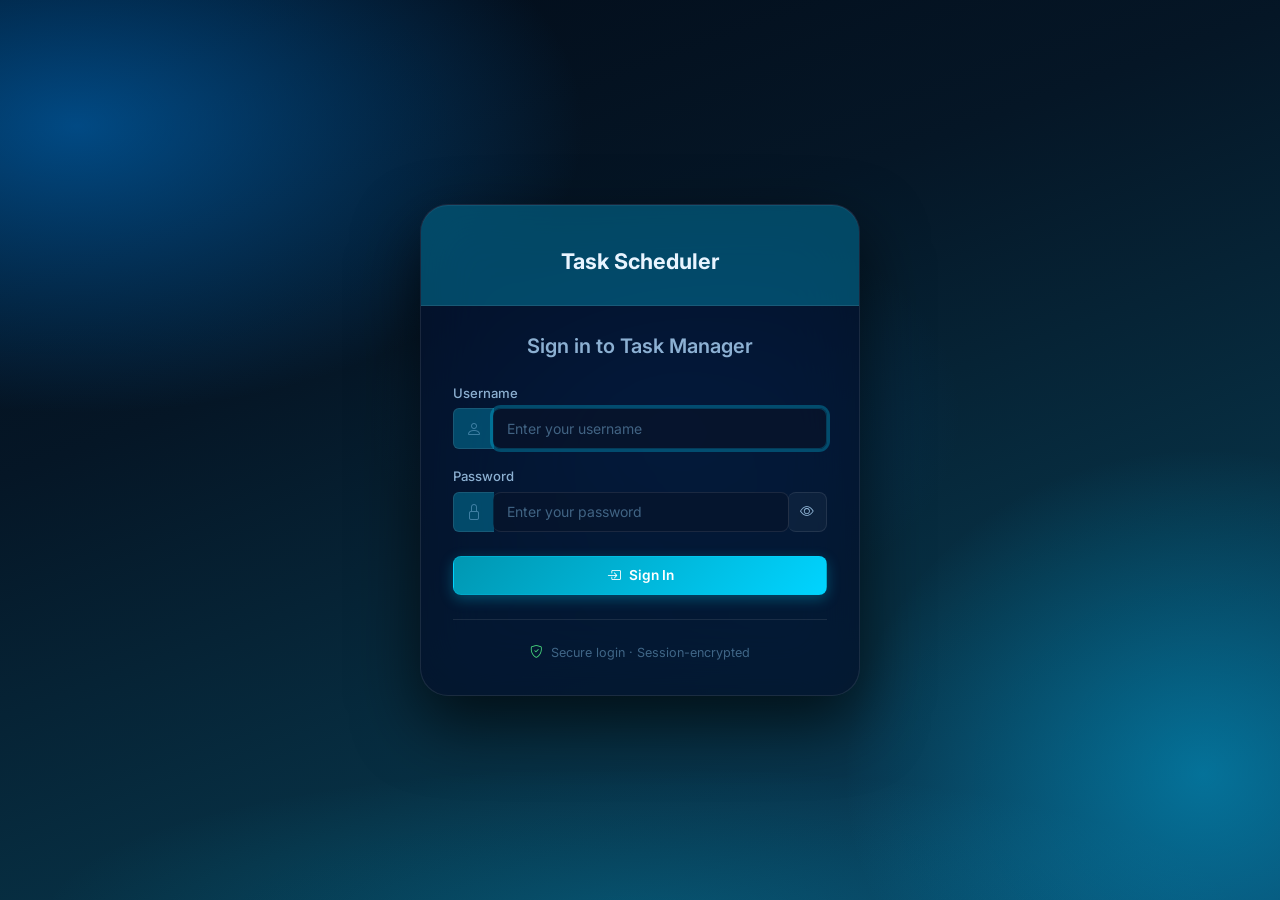
==== commit e297590d: "whipe all code" ====
--- a/index.html
+++ b/index.html
@@ -3,7 +3,7 @@
 <head>
 <meta charset="UTF-8">
 <meta name="viewport" content="width=device-width, initial-scale=1.0">
-<title>Login — ME-RIISE FOUNDATION</title>
+<title>Login — Task Scheduler</title>
 <link href="https://cdn.jsdelivr.net/npm/bootstrap@5.3.2/dist/css/bootstrap.min.css" rel="stylesheet">
 <link href="https://cdn.jsdelivr.net/npm/bootstrap-icons@1.11.3/font/bootstrap-icons.css" rel="stylesheet">
 <link href="https://fonts.googleapis.com/css2?family=Inter:wght@300;400;500;600;700&display=swap" rel="stylesheet">
@@ -15,9 +15,9 @@
 
     <div class="auth-header">
       <!-- Place the provided login logo at assets/images/logo-login.png -->
-      <!-- <img src="assets/images/logo-login.png" alt="ME-RIISE FOUNDATION" class="auth-logo" onerror="this.onerror=null;this.src='assets/images/logo.svg';"> -->
-      <div class="auth-title">ME-RIISE FOUNDATION</div>
-      <!-- <div class="auth-sub">Malnad College of Engineering</div> -->
+      <!-- <img src="assets/images/logo-login.png" alt="Company logo" class="auth-logo" onerror="this.onerror=null;this.src='assets/images/logo.svg';"> -->
+      <div class="auth-title js-company-name">Task Scheduler</div>
+      <div class="auth-sub js-company-tagline"></div>
     </div>
 
     <div class="auth-body">
--- a/assets/css/style.css
+++ b/assets/css/style.css
@@ -1,5 +1,5 @@
 /* ============================================================
-   ME-RIISE FOUNDATION Task Manager — Glassmorphism Design System
+   Task Scheduler — Glassmorphism Design System
    iOS / macOS-inspired dark glass aesthetic
    ============================================================ */
 
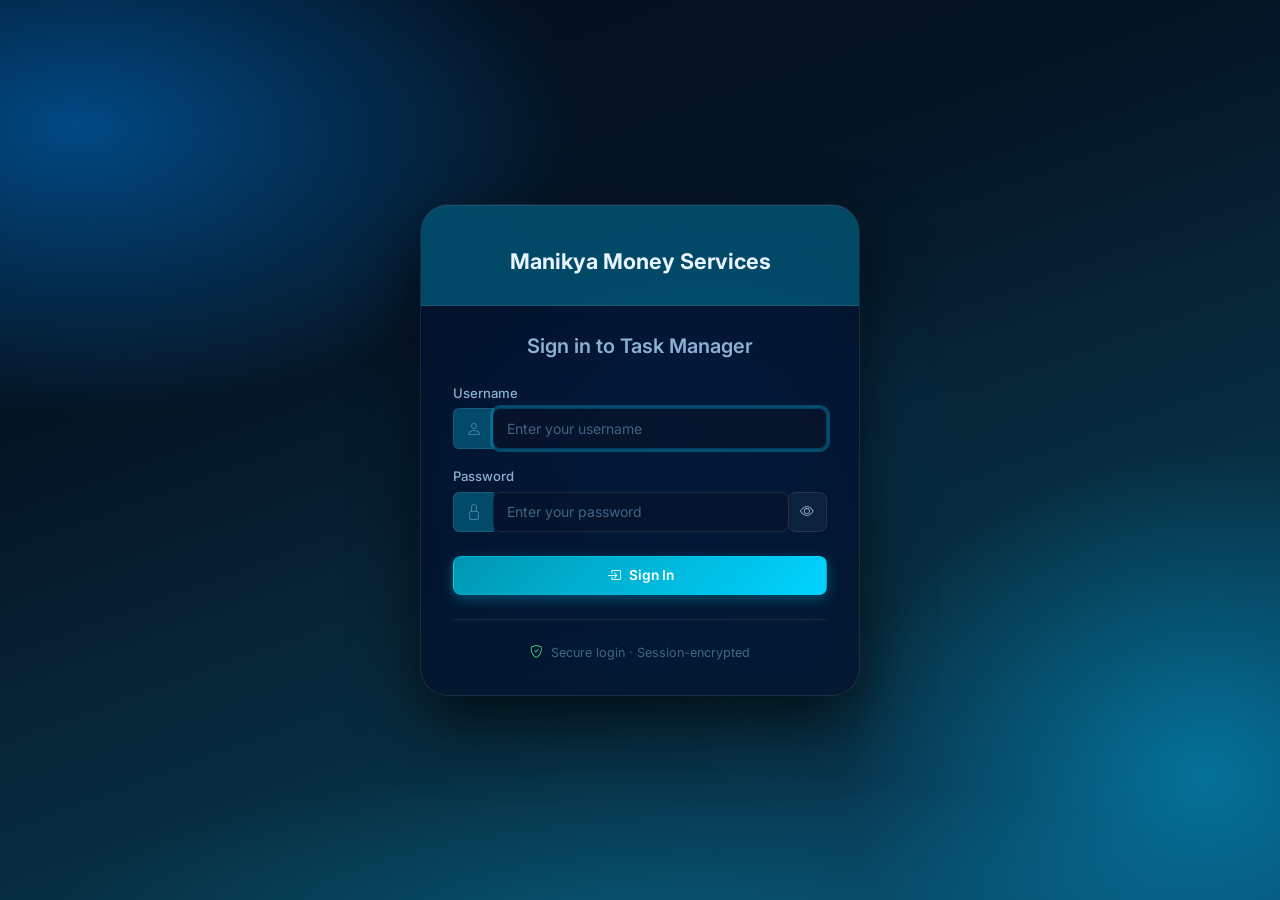
==== commit d25c990b: "Password change" ====
--- a/index.html
+++ b/index.html
@@ -7,7 +7,7 @@
 <link href="https://cdn.jsdelivr.net/npm/bootstrap@5.3.2/dist/css/bootstrap.min.css" rel="stylesheet">
 <link href="https://cdn.jsdelivr.net/npm/bootstrap-icons@1.11.3/font/bootstrap-icons.css" rel="stylesheet">
 <link href="https://fonts.googleapis.com/css2?family=Inter:wght@300;400;500;600;700&display=swap" rel="stylesheet">
-<link href="assets/css/style.css" rel="stylesheet">
+<link href="assets/css/style.css?v=20260818b" rel="stylesheet">
 </head>
 <body>
 <div class="auth-page">
@@ -59,7 +59,7 @@
 </div>
 
 <script src="https://cdn.jsdelivr.net/npm/bootstrap@5.3.2/dist/js/bootstrap.bundle.min.js"></script>
-<script src="assets/js/app.js"></script>
+<script src="assets/js/app.js?v=20260818b"></script>
 <script>
   // Pull the shared dataset (users, etc.) from the server before any login
   const _ready = TBI.ready();
